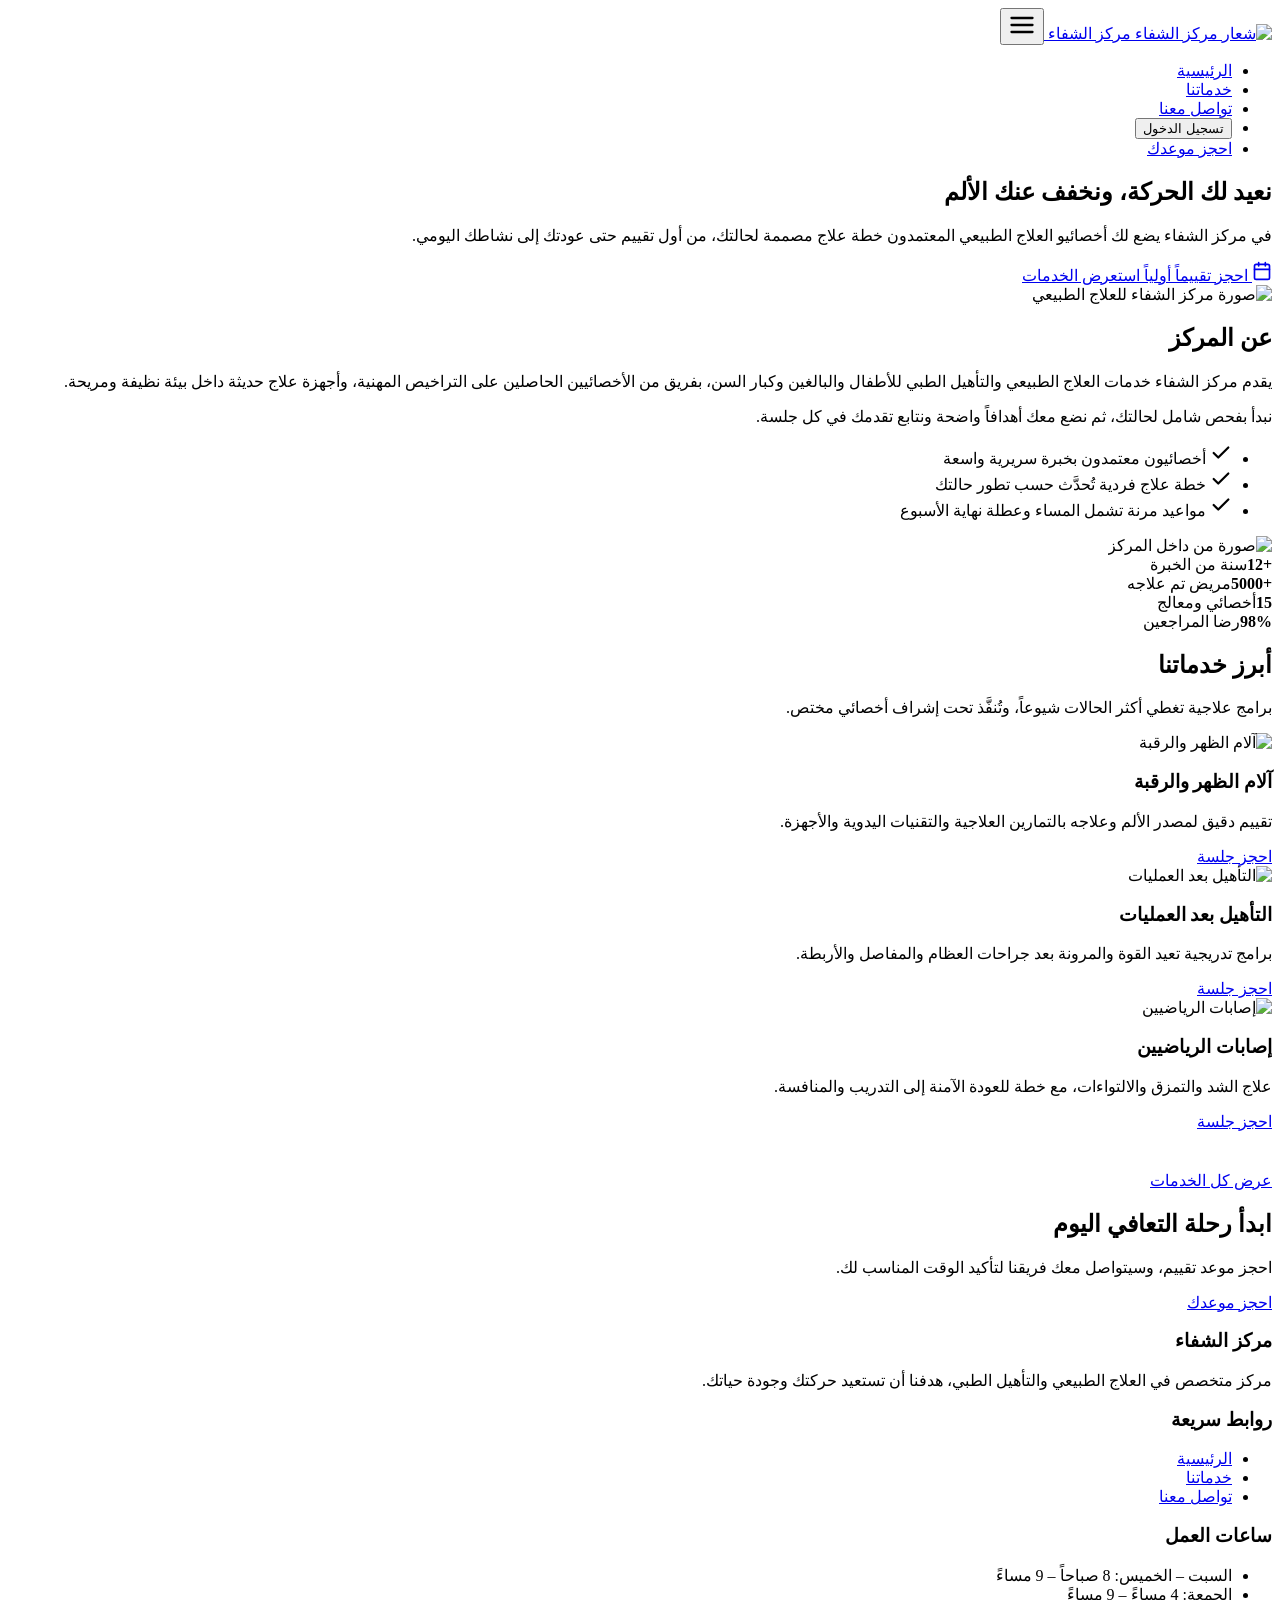
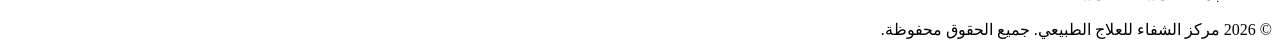
==== html/index.html @ 2ab2397e "Add files via upload" ====
<!DOCTYPE html>
<html lang="ar" dir="rtl">
<head>
  <meta charset="UTF-8">
  <meta name="viewport" content="width=device-width, initial-scale=1">
  <title>مركز الشفاء للعلاج الطبيعي والتأهيل الطبي</title>
  <meta name="description" content="مركز الشفاء للعلاج الطبيعي والتأهيل الطبي: أخصائيون معتمدون، أجهزة حديثة، وخطط علاج مصممة لحالتك.">
  <link rel="stylesheet" href="style.css">
</head>
<body>

  <header class="site-header">
    <div class="container nav">
      <a class="logo" href="index.html">
        <img src="images/logo.png" alt="شعار مركز الشفاء" width="40" height="40">
        <span>مركز الشفاء</span>
      </a>
      <button class="nav-toggle" aria-expanded="false" aria-controls="nav-menu" aria-label="فتح القائمة">
        <svg width="28" height="28" viewBox="0 0 24 24" fill="none" stroke="currentColor" stroke-width="2" stroke-linecap="round" aria-hidden="true"><path d="M3 6h18M3 12h18M3 18h18"/></svg>
      </button>
      <ul class="nav-menu" id="nav-menu">
        <li><a href="index.html">الرئيسية</a></li>
        <li><a href="services.html">خدماتنا</a></li>
        <li><a href="contact.html">تواصل معنا</a></li>
        <li><button type="button" class="btn-login" id="auth-btn">تسجيل الدخول</button></li>
        <li><a class="nav-cta" href="contact.html#booking" data-auth>احجز موعدك</a></li>
      </ul>
    </div>
  </header>

  <main>
    <section class="hero">
      <div class="container hero-grid">
        <div class="hero-text">
          <h1>نعيد لك الحركة، ونخفف عنك الألم</h1>
          <p>في مركز الشفاء يضع لك أخصائيو العلاج الطبيعي المعتمدون خطة علاج مصممة لحالتك، من أول تقييم حتى عودتك إلى نشاطك اليومي.</p>
          <div class="hero-actions">
            <a class="btn btn-primary" href="contact.html#booking" data-auth>
              <svg width="20" height="20" viewBox="0 0 24 24" fill="none" stroke="currentColor" stroke-width="2" stroke-linecap="round" stroke-linejoin="round" aria-hidden="true"><rect x="3" y="4" width="18" height="18" rx="2"/><path d="M16 2v4M8 2v4M3 10h18"/></svg>
              احجز تقييماً أولياً
            </a>
            <a class="btn btn-outline" href="services.html">استعرض الخدمات</a>
          </div>
        </div>
        <div class="hero-visual">
          <img src="images/hero-clinic.jpg" alt="صورة مركز الشفاء للعلاج الطبيعي" width="420" height="420">
        </div>
      </div>
    </section>

    <section class="section" id="about">
      <div class="container about-grid">
        <div>
          <h2>عن المركز</h2>
          <p>يقدم مركز الشفاء خدمات العلاج الطبيعي والتأهيل الطبي للأطفال والبالغين وكبار السن، بفريق من الأخصائيين الحاصلين على التراخيص المهنية، وأجهزة علاج حديثة داخل بيئة نظيفة ومريحة.</p>
          <p>نبدأ بفحص شامل لحالتك، ثم نضع معك أهدافاً واضحة ونتابع تقدمك في كل جلسة.</p>
          <ul class="check-list">
            <li>
              <svg width="22" height="22" viewBox="0 0 24 24" fill="none" stroke="currentColor" stroke-width="2.4" stroke-linecap="round" stroke-linejoin="round" aria-hidden="true"><path d="M20 6 9 17l-5-5"/></svg>
              <span>أخصائيون معتمدون بخبرة سريرية واسعة</span>
            </li>
            <li>
              <svg width="22" height="22" viewBox="0 0 24 24" fill="none" stroke="currentColor" stroke-width="2.4" stroke-linecap="round" stroke-linejoin="round" aria-hidden="true"><path d="M20 6 9 17l-5-5"/></svg>
              <span>خطة علاج فردية تُحدَّث حسب تطور حالتك</span>
            </li>
            <li>
              <svg width="22" height="22" viewBox="0 0 24 24" fill="none" stroke="currentColor" stroke-width="2.4" stroke-linecap="round" stroke-linejoin="round" aria-hidden="true"><path d="M20 6 9 17l-5-5"/></svg>
              <span>مواعيد مرنة تشمل المساء وعطلة نهاية الأسبوع</span>
            </li>
          </ul>
        </div>
        <div>
          <div class="about-media"><img src="images/about-center.jpg" alt="صورة من داخل المركز" loading="lazy" width="640" height="400"></div>
        <div class="stats">
          <div class="stat"><strong>+12</strong><span>سنة من الخبرة</span></div>
          <div class="stat"><strong>+5000</strong><span>مريض تم علاجه</span></div>
          <div class="stat"><strong>15</strong><span>أخصائي ومعالج</span></div>
          <div class="stat"><strong>98%</strong><span>رضا المراجعين</span></div>
        </div>
        </div>
      </div>
    </section>

    <section class="section section-alt">
      <div class="container">
        <div class="section-head">
          <h2>أبرز خدماتنا</h2>
          <p>برامج علاجية تغطي أكثر الحالات شيوعاً، وتُنفَّذ تحت إشراف أخصائي مختص.</p>
        </div>
        <div class="grid grid-3">
          <article class="card">
            <div class="card-media"><img src="images/service-1.jpg" alt="آلام الظهر والرقبة" loading="lazy" width="600" height="375"></div>
            <h3>آلام الظهر والرقبة</h3>
            <p>تقييم دقيق لمصدر الألم وعلاجه بالتمارين العلاجية والتقنيات اليدوية والأجهزة.</p>
          <a class="btn btn-outline card-btn" href="contact.html#booking" data-auth data-service="آلام الظهر والرقبة">احجز جلسة</a>
          </article>
          <article class="card">
            <div class="card-media"><img src="images/service-2.jpg" alt="التأهيل بعد العمليات" loading="lazy" width="600" height="375"></div>
            <h3>التأهيل بعد العمليات</h3>
            <p>برامج تدريجية تعيد القوة والمرونة بعد جراحات العظام والمفاصل والأربطة.</p>
          <a class="btn btn-outline card-btn" href="contact.html#booking" data-auth data-service="التأهيل بعد العمليات">احجز جلسة</a>
          </article>
          <article class="card">
            <div class="card-media"><img src="images/service-3.jpg" alt="إصابات الرياضيين" loading="lazy" width="600" height="375"></div>
            <h3>إصابات الرياضيين</h3>
            <p>علاج الشد والتمزق والالتواءات، مع خطة للعودة الآمنة إلى التدريب والمنافسة.</p>
          <a class="btn btn-outline card-btn" href="contact.html#booking" data-auth data-service="إصابات الملاعب">احجز جلسة</a>
          </article>
        </div>
        <div class="section-head" style="margin: 2.5rem auto 0;">
          <a class="btn btn-outline" href="services.html">عرض كل الخدمات</a>
        </div>
      </div>
    </section>

    <section class="cta-band">
      <div class="container">
        <h2>ابدأ رحلة التعافي اليوم</h2>
        <p>احجز موعد تقييم، وسيتواصل معك فريقنا لتأكيد الوقت المناسب لك.</p>
        <a class="btn btn-primary" href="contact.html#booking" data-auth>احجز موعدك</a>
      </div>
    </section>
  </main>

  <footer class="site-footer">
    <div class="container">
      <div class="footer-grid">
        <div>
          <h3>مركز الشفاء</h3>
          <p>مركز متخصص في العلاج الطبيعي والتأهيل الطبي، هدفنا أن تستعيد حركتك وجودة حياتك.</p>
        </div>
        <div>
          <h3>روابط سريعة</h3>
          <ul>
            <li><a href="index.html">الرئيسية</a></li>
            <li><a href="services.html">خدماتنا</a></li>
            <li><a href="contact.html">تواصل معنا</a></li>
          </ul>
        </div>
        <div>
          <h3>ساعات العمل</h3>
          <ul>
            <li>السبت – الخميس: 8 صباحاً – 9 مساءً</li>
            <li>الجمعة: 4 مساءً – 9 مساءً</li>
          </ul>
        </div>
      </div>
      <p class="footer-bottom">© <span id="year">2026</span> مركز الشفاء للعلاج الطبيعي. جميع الحقوق محفوظة.</p>
    </div>
  </footer>

  <script src="script.js"></script>
</body>
</html>
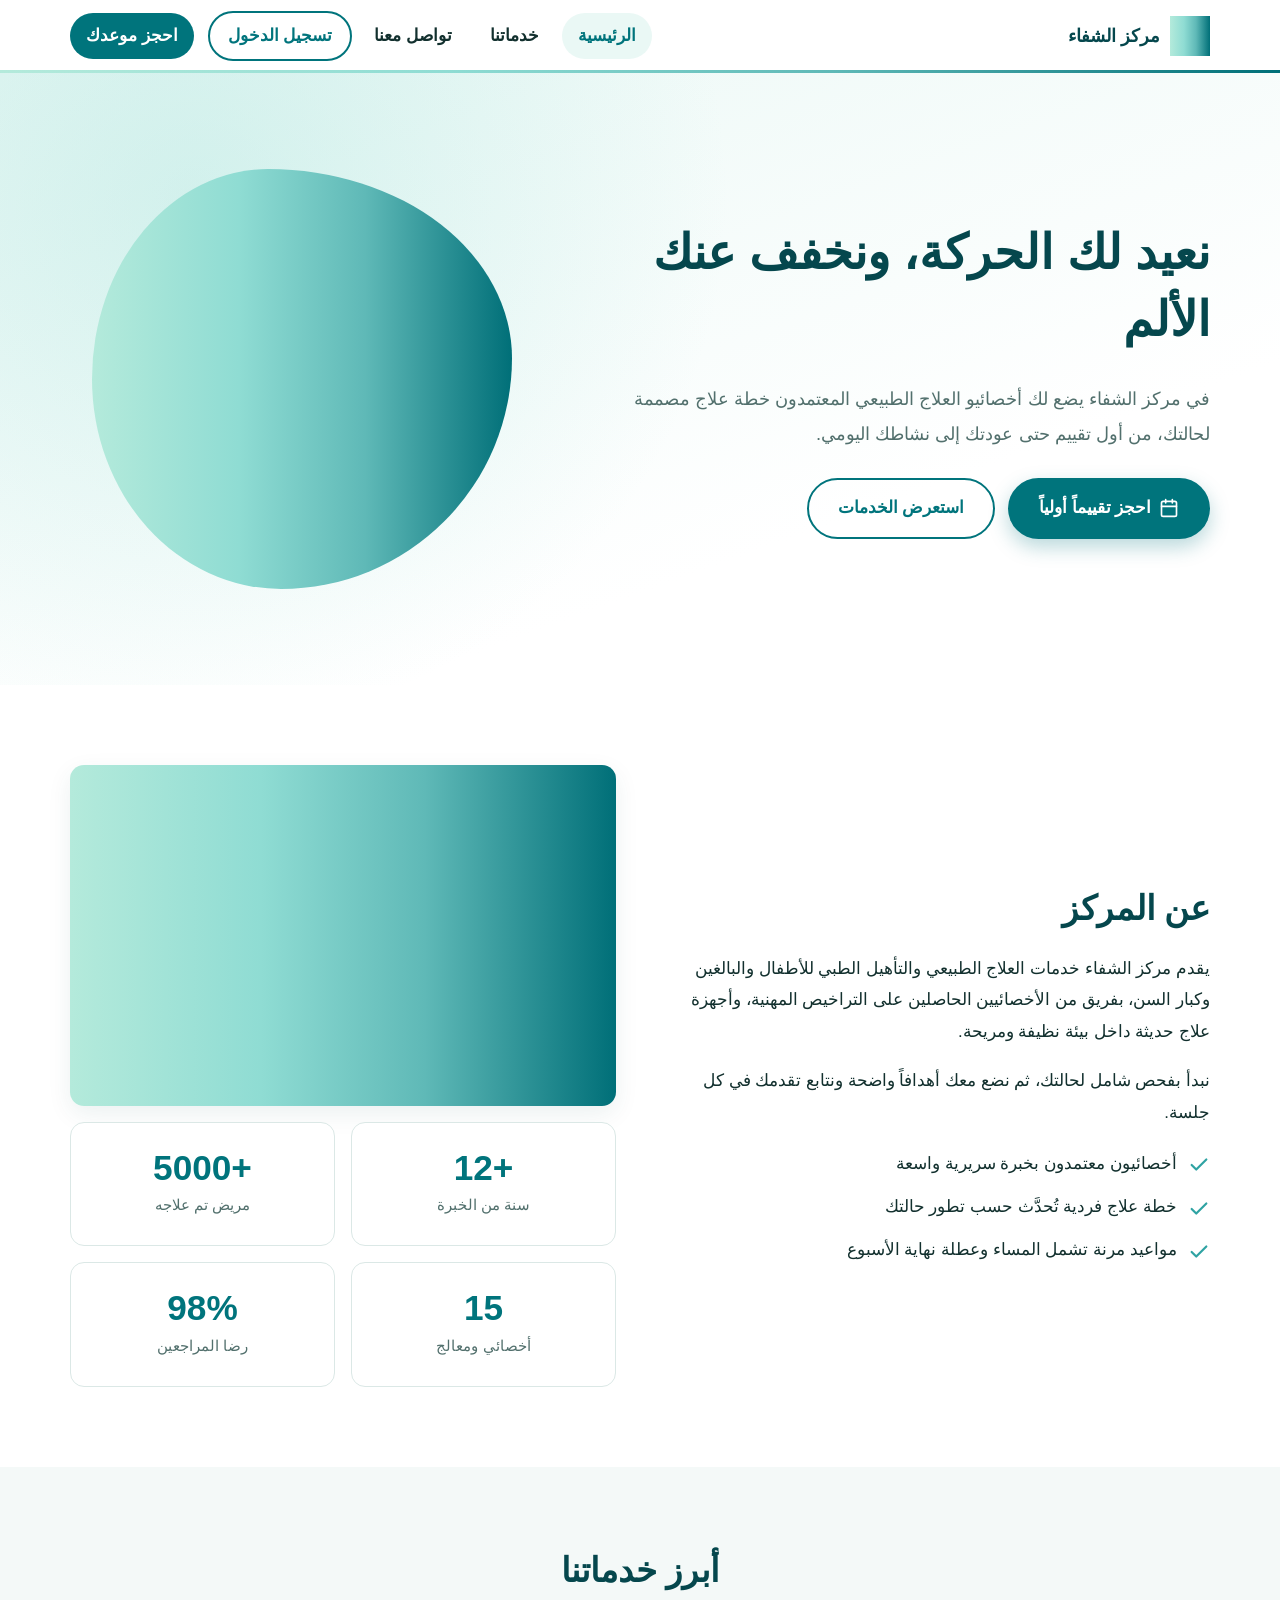
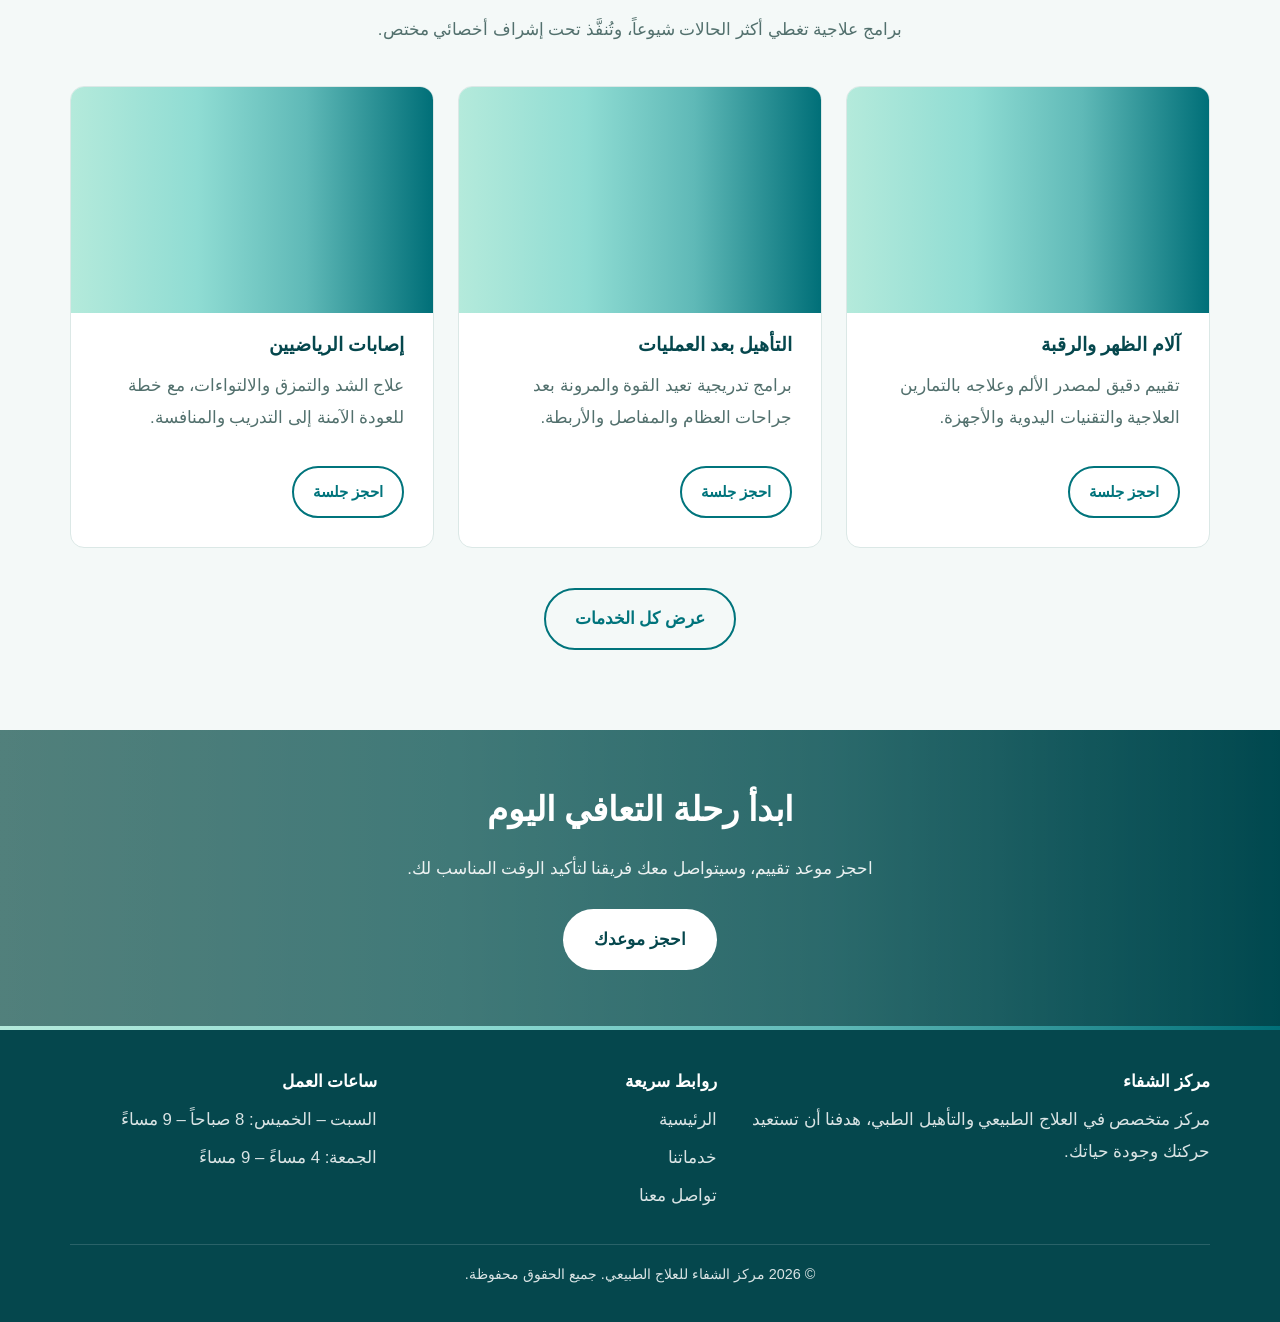
==== commit 13c0747c: "Update index.html" ====
--- a/html/index.html
+++ b/html/index.html
@@ -5,7 +5,7 @@
   <meta name="viewport" content="width=device-width, initial-scale=1">
   <title>مركز الشفاء للعلاج الطبيعي والتأهيل الطبي</title>
   <meta name="description" content="مركز الشفاء للعلاج الطبيعي والتأهيل الطبي: أخصائيون معتمدون، أجهزة حديثة، وخطط علاج مصممة لحالتك.">
-  <link rel="stylesheet" href="style.css">
+  <link rel="stylesheet" href="/Css/style.css">
 </head>
 <body>
 
@@ -149,6 +149,6 @@
     </div>
   </footer>
 
-  <script src="script.js"></script>
+  <script src="/Js/script.js"></script>
 </body>
 </html>
--- a/Css/style.css
+++ b/Css/style.css
@@ -0,0 +1,321 @@
+:root {
+  --white: #ffffff;
+  --brand-900: #05474d;
+  --brand-700: #00747c;
+  --brand-600: #2fa3a3;
+  --brand-100: #cdeee9;
+  --brand-50: #eaf8f5;
+  --gray-50: #f4f9f8;
+  --gray-200: #dbe8e6;
+  --text: #12302e;
+  --muted: #52706d;
+  --danger: #c0392b;
+  --mint: #b4eadb;
+  --teal-mid: #8fdcd3;
+  --gradient: linear-gradient(to left, #006f78 0%, #5fb9b7 35%, #8fdcd3 65%, #b4eadb 100%);
+  --gradient-dark: linear-gradient(rgba(0, 40, 45, 0.55), rgba(0, 40, 45, 0.55)), linear-gradient(to left, #006f78 0%, #5fb9b7 35%, #8fdcd3 65%, #b4eadb 100%);
+  --radius: 14px;
+  --shadow: 0 8px 24px rgba(5, 71, 77, 0.08);
+  --font: "Segoe UI", "Noto Naskh Arabic", "Noto Sans Arabic", Tahoma, Arial, sans-serif;
+  --header-h: 72px;
+}
+
+*, *::before, *::after { box-sizing: border-box; }
+
+html { scroll-behavior: smooth; scroll-padding-top: calc(var(--header-h) + 12px); }
+
+body {
+  margin: 0;
+  font-family: var(--font);
+  font-size: 1.05rem;
+  line-height: 1.9;
+  color: var(--text);
+  background: var(--white);
+  -webkit-font-smoothing: antialiased;
+}
+
+img, svg { max-width: 100%; display: block; }
+a { color: var(--brand-700); text-decoration: none; transition: color 0.25s; }
+a:hover { color: var(--brand-900); }
+h1, h2, h3 { line-height: 1.4; margin: 0 0 0.6em; color: var(--brand-900); }
+h1 { font-size: clamp(1.9rem, 4.5vw, 3rem); }
+h2 { font-size: clamp(1.5rem, 3vw, 2.1rem); }
+h3 { font-size: 1.2rem; }
+p { margin: 0 0 1em; }
+
+:focus-visible { outline: 3px solid var(--brand-600); outline-offset: 3px; border-radius: 6px; }
+
+.container { width: min(1140px, 100% - 2.5rem); margin-inline: auto; }
+
+.site-header {
+  position: sticky; top: 0; z-index: 100;
+  background: var(--white);
+  border-bottom: 1px solid var(--gray-200);
+  transition: box-shadow 0.3s;
+}
+.site-header::after { content: ""; position: absolute; inset-inline: 0; bottom: -1px; height: 3px; background: var(--gradient); }
+.site-header.scrolled { box-shadow: 0 4px 18px rgba(5, 71, 77, 0.1); }
+.nav { display: flex; align-items: center; justify-content: space-between; height: var(--header-h); gap: 1rem; }
+.logo { display: flex; align-items: center; gap: 0.6rem; font-weight: 700; font-size: 1.15rem; color: var(--brand-900); }
+.logo svg { width: 34px; height: 34px; color: var(--brand-600); }
+.nav-menu { display: flex; align-items: center; gap: 0.4rem; list-style: none; margin: 0; padding: 0; }
+.nav-menu a { display: block; padding: 0.45rem 1rem; border-radius: 999px; color: var(--text); font-weight: 600; transition: background 0.25s, color 0.25s; }
+.nav-menu a:hover, .nav-menu a.active { background: var(--brand-50); color: var(--brand-700); }
+.nav-menu a.nav-cta { background: var(--brand-700); color: var(--white); margin-inline-start: 0.5rem; }
+.nav-menu a.nav-cta:hover { background: var(--brand-900); }
+.nav-toggle { display: none; background: none; border: 0; padding: 0.5rem; cursor: pointer; color: var(--brand-900); }
+.nav-toggle svg { width: 28px; height: 28px; }
+
+.btn {
+  display: inline-flex; align-items: center; justify-content: center; gap: 0.5rem;
+  padding: 0.8rem 1.8rem; border-radius: 999px; border: 2px solid transparent;
+  font: inherit; font-weight: 700; cursor: pointer;
+  transition: transform 0.25s, background 0.25s, color 0.25s, box-shadow 0.25s;
+}
+.btn svg { width: 20px; height: 20px; }
+.btn:hover { transform: translateY(-3px); }
+.btn-primary { background: var(--brand-700); color: var(--white); box-shadow: 0 8px 20px rgba(0, 116, 124, 0.28); }
+.btn-primary:hover { background: var(--brand-900); color: var(--white); }
+.btn-outline { border-color: var(--brand-700); color: var(--brand-700); background: transparent; }
+.btn-outline:hover { background: var(--brand-700); color: var(--white); }
+
+.hero { background: radial-gradient(circle at 15% 20%, rgba(143, 220, 211, 0.3), transparent 45%), linear-gradient(160deg, var(--brand-50) 0%, var(--white) 70%); padding-block: clamp(3rem, 8vw, 6rem); overflow: hidden; }
+.hero-grid { display: grid; grid-template-columns: 1.15fr 0.85fr; align-items: center; gap: 3rem; }
+.hero-text p { font-size: 1.15rem; color: var(--muted); max-width: 34em; }
+.hero-actions { display: flex; flex-wrap: wrap; gap: 0.8rem; margin-top: 1.6rem; }
+.hero-visual {
+  aspect-ratio: 1; max-width: 420px; margin-inline: auto; width: 100%;
+  display: grid; place-items: center; border-radius: 42% 58% 55% 45% / 50% 45% 55% 50%;
+  background: var(--gradient);
+  animation: float 7s ease-in-out infinite;
+}
+.hero-visual svg { width: 52%; height: 52%; color: var(--brand-900); }
+@keyframes float { 0%, 100% { transform: translateY(0); } 50% { transform: translateY(-14px); } }
+
+.section { padding-block: clamp(3rem, 7vw, 5rem); }
+.section-alt { background: var(--gray-50); }
+.section-head { max-width: 640px; margin: 0 auto 2.5rem; text-align: center; }
+.section-head p { color: var(--muted); }
+.page-banner { background: var(--gradient-dark); color: var(--white); padding-block: 3rem; text-align: center; }
+.page-banner h1 { color: var(--white); margin-bottom: 0.3em; }
+.page-banner p { margin: 0 auto; max-width: 560px; opacity: 0.92; }
+
+.about-grid { display: grid; grid-template-columns: 1fr 1fr; gap: 3rem; align-items: center; }
+.check-list { list-style: none; padding: 0; margin: 1.2rem 0 0; display: grid; gap: 0.7rem; }
+.check-list li { display: flex; align-items: flex-start; gap: 0.7rem; }
+.check-list svg { width: 22px; height: 22px; flex: none; margin-top: 0.4rem; color: var(--brand-600); }
+.stats { display: grid; grid-template-columns: repeat(2, 1fr); gap: 1rem; }
+.stat { background: var(--white); border: 1px solid var(--gray-200); border-radius: var(--radius); padding: 1.5rem; text-align: center; }
+.stat strong { display: block; font-size: 2.2rem; color: var(--brand-700); line-height: 1.2; }
+.stat span { color: var(--muted); font-size: 0.95rem; }
+
+.grid { display: grid; gap: 1.5rem; }
+.grid-3 { grid-template-columns: repeat(3, 1fr); }
+.card {
+  background: var(--white); border: 1px solid var(--gray-200); border-radius: var(--radius);
+  padding: 1.8rem; transition: transform 0.3s, box-shadow 0.3s, border-color 0.3s;
+}
+.card:hover { transform: translateY(-6px); box-shadow: var(--shadow); border-color: var(--brand-600); }
+.card-icon { width: 58px; height: 58px; border-radius: 16px; display: grid; place-items: center; background: var(--brand-50); color: var(--brand-700); margin-bottom: 1rem; transition: background 0.3s, color 0.3s; }
+.card:hover .card-icon { background: var(--brand-700); color: var(--white); }
+.card-icon svg { width: 30px; height: 30px; }
+.card p { color: var(--muted); margin: 0; }
+.card-meta { display: flex; justify-content: space-between; margin-top: 1rem; padding-top: 0.9rem; border-top: 1px dashed var(--gray-200); font-size: 0.92rem; color: var(--brand-700); font-weight: 600; }
+
+.cta-band { background: var(--gradient-dark); color: var(--white); text-align: center; padding-block: 3.5rem; }
+.cta-band h2 { color: var(--white); }
+.cta-band p { opacity: 0.9; margin-bottom: 1.5rem; }
+.cta-band .btn-primary { background: var(--white); color: var(--brand-900); box-shadow: none; }
+.cta-band .btn-primary:hover { background: var(--brand-100); }
+
+.contact-grid { display: grid; grid-template-columns: 1.3fr 0.7fr; gap: 2.5rem; align-items: start; }
+.contact-form { background: var(--white); border: 1px solid var(--gray-200); border-radius: var(--radius); padding: 2rem; box-shadow: var(--shadow); }
+.form-row { display: grid; grid-template-columns: 1fr 1fr; gap: 1rem; }
+.form-group { margin-bottom: 1.1rem; }
+.form-group label { display: block; font-weight: 700; margin-bottom: 0.35rem; font-size: 0.98rem; }
+.form-group input, .form-group select, .form-group textarea {
+  width: 100%; padding: 0.75rem 1rem; font: inherit; color: var(--text);
+  background: var(--gray-50); border: 2px solid var(--gray-200); border-radius: 10px;
+  transition: border-color 0.25s, background 0.25s, box-shadow 0.25s;
+}
+.form-group textarea { min-height: 130px; resize: vertical; }
+.form-group input:focus, .form-group select:focus, .form-group textarea:focus { outline: none; background: var(--white); border-color: var(--brand-600); box-shadow: 0 0 0 4px var(--brand-100); }
+.form-group.invalid input, .form-group.invalid select, .form-group.invalid textarea { border-color: var(--danger); background: #fdf3f2; }
+.form-error { display: none; color: var(--danger); font-size: 0.88rem; margin-top: 0.3rem; }
+.form-group.invalid .form-error { display: block; }
+.form-success { display: none; background: var(--brand-50); border: 1px solid var(--brand-600); color: var(--brand-900); border-radius: 10px; padding: 1rem 1.2rem; margin-top: 1rem; font-weight: 600; }
+.form-success.show { display: block; }
+.info-card { background: var(--brand-50); border-radius: var(--radius); padding: 1.8rem; }
+.info-list { list-style: none; margin: 1rem 0 0; padding: 0; display: grid; gap: 1.1rem; }
+.info-list li { display: flex; gap: 0.9rem; align-items: flex-start; }
+.info-list svg { width: 26px; height: 26px; flex: none; color: var(--brand-700); margin-top: 0.3rem; }
+.info-list strong { display: block; color: var(--brand-900); }
+.info-list span { color: var(--muted); }
+
+.site-footer { border-top: 4px solid transparent; border-image: var(--gradient) 1; background: var(--brand-900); color: rgba(255, 255, 255, 0.85); padding-block: 2.5rem 1.2rem; }
+.footer-grid { display: grid; grid-template-columns: 1.5fr 1fr 1fr; gap: 2rem; }
+.site-footer h3 { color: var(--white); font-size: 1.05rem; }
+.site-footer a { color: rgba(255, 255, 255, 0.85); }
+.site-footer a:hover { color: var(--white); }
+.site-footer ul { list-style: none; margin: 0; padding: 0; display: grid; gap: 0.4rem; }
+.footer-bottom { margin-top: 2rem; padding-top: 1rem; border-top: 1px solid rgba(255, 255, 255, 0.15); text-align: center; font-size: 0.9rem; }
+
+@media (max-width: 992px) {
+  .grid-3 { grid-template-columns: repeat(2, 1fr); }
+  .hero-grid, .about-grid, .contact-grid { grid-template-columns: 1fr; }
+  .hero-visual { max-width: 320px; order: -1; }
+  .footer-grid { grid-template-columns: 1fr 1fr; }
+}
+
+@media (max-width: 768px) {
+  .nav-toggle { display: block; }
+  .nav-menu {
+    position: absolute; top: var(--header-h); inset-inline: 0; flex-direction: column; align-items: stretch;
+    background: var(--white); border-bottom: 1px solid var(--gray-200); padding: 0.8rem 1.25rem 1.2rem;
+    box-shadow: 0 14px 24px rgba(5, 71, 77, 0.1);
+    opacity: 0; visibility: hidden; transform: translateY(-10px);
+    transition: opacity 0.25s, transform 0.25s, visibility 0.25s;
+  }
+  .nav-menu.open { opacity: 1; visibility: visible; transform: translateY(0); }
+  .nav-menu a { padding: 0.8rem 1rem; border-radius: 10px; }
+  .nav-menu a.nav-cta { margin: 0.4rem 0 0; text-align: center; }
+  .grid-3, .form-row, .footer-grid { grid-template-columns: 1fr; }
+  .contact-form { padding: 1.3rem; }
+  .hero-actions .btn { flex: 1 1 100%; }
+}
+
+@media (prefers-reduced-motion: reduce) {
+  html { scroll-behavior: auto; }
+  *, *::before, *::after { animation: none !important; transition: none !important; }
+}
+
+.logo img { width: 40px; height: 40px; object-fit: contain; }
+.hero-visual { overflow: hidden; }
+.hero-visual img { width: 100%; height: 100%; object-fit: cover; }
+.about-media { aspect-ratio: 16 / 10; border-radius: var(--radius); overflow: hidden; margin-bottom: 1rem; box-shadow: var(--shadow); }
+.about-media img { width: 100%; height: 100%; object-fit: cover; }
+.card { overflow: hidden; display: flex; flex-direction: column; }
+.card-media { margin: -1.8rem -1.8rem 1.2rem; aspect-ratio: 16 / 10; overflow: hidden; background: var(--brand-50); }
+.card-media img { width: 100%; height: 100%; object-fit: cover; transition: transform 0.5s; }
+.card:hover .card-media img { transform: scale(1.06); }
+.card-btn { margin-top: 1.1rem; padding: 0.6rem 1.2rem; font-size: 0.95rem; align-self: flex-start; }
+.card .card-meta { margin-top: auto; padding-top: 0.9rem; }
+.card p { margin-bottom: 0.9rem; }
+.img-missing { background: var(--gradient); }
+
+.btn-login {
+  font: inherit; font-weight: 700; cursor: pointer; padding: 0.45rem 1.1rem; border-radius: 999px;
+  border: 2px solid var(--brand-700); background: transparent; color: var(--brand-700);
+  transition: background 0.25s, color 0.25s;
+}
+.btn-login:hover { background: var(--brand-700); color: var(--white); }
+
+.auth-page { min-height: 100vh; display: grid; place-items: center; padding: 2rem 1rem; background: var(--gradient); }
+@keyframes auth-in { from { opacity: 0; transform: translateY(28px) scale(0.98); } to { opacity: 1; transform: none; } }
+.auth-modal {
+  position: relative; width: min(940px, 100%); overflow: hidden;
+  display: grid; grid-template-columns: 0.9fr 1.1fr; background: var(--white); border-radius: 22px;
+  box-shadow: 0 30px 80px rgba(0, 30, 35, 0.35);
+  animation: auth-in 0.6s cubic-bezier(0.2, 0.8, 0.2, 1) both;
+}
+.auth-close {
+  position: absolute; top: 14px; inset-inline-start: 14px; z-index: 3; width: 38px; height: 38px;
+  display: grid; place-items: center; border: 0; border-radius: 50%; cursor: pointer;
+  background: var(--gray-50); color: var(--brand-900); transition: background 0.25s, transform 0.25s;
+}
+.auth-close:hover { background: var(--brand-100); transform: rotate(90deg); }
+.auth-close svg { width: 18px; height: 18px; }
+.auth-side { position: relative; min-height: 520px; display: flex; align-items: flex-end; color: var(--white); background: var(--gradient-dark); }
+.auth-side > img { position: absolute; inset: 0; width: 100%; height: 100%; object-fit: cover; }
+.auth-side::after { content: ""; position: absolute; inset: 0; background: linear-gradient(to top, rgba(0, 40, 45, 0.85), rgba(0, 40, 45, 0.15) 70%); }
+.auth-side-text { position: relative; z-index: 1; padding: 2rem; }
+.auth-side-text .auth-logo { width: 52px; height: 52px; object-fit: contain; margin-bottom: 1rem; background: var(--white); border-radius: 14px; padding: 6px; }
+.auth-side-text h2 { color: var(--white); font-size: 1.6rem; }
+.auth-side-text p { margin: 0; opacity: 0.92; }
+.auth-main { padding: 2.8rem 2.4rem 2rem; display: grid; align-items: center; }
+.auth-views { display: grid; }
+.auth-view { grid-area: 1 / 1; opacity: 0; visibility: hidden; transform: translateX(44px); transition: opacity 0.4s, transform 0.45s cubic-bezier(0.2, 0.8, 0.2, 1), visibility 0.4s; }
+.auth-view[data-name="register"] { transform: translateX(-44px); }
+.auth-view.is-active { opacity: 1; visibility: visible; transform: none; }
+.auth-view h2 { margin-bottom: 0.2em; }
+.auth-sub { color: var(--muted); margin-bottom: 1.5rem; }
+.auth-view .form-group { margin-bottom: 0.95rem; }
+.pw-wrap { position: relative; }
+.pw-wrap input { padding-inline-end: 3rem; }
+.pw-toggle { position: absolute; top: 50%; inset-inline-end: 0.6rem; transform: translateY(-50%); border: 0; background: none; cursor: pointer; padding: 0.4rem; color: var(--muted); }
+.pw-toggle:hover { color: var(--brand-700); }
+.pw-toggle svg { width: 20px; height: 20px; }
+.btn-block { width: 100%; }
+.auth-divider { display: flex; align-items: center; gap: 0.8rem; margin: 1.3rem 0 0.9rem; color: var(--muted); font-size: 0.92rem; }
+.auth-divider::before, .auth-divider::after { content: ""; flex: 1; height: 1px; background: var(--gray-200); }
+.auth-alert { display: none; background: #fdf3f2; border: 1px solid var(--danger); color: var(--danger); border-radius: 10px; padding: 0.6rem 0.9rem; margin-bottom: 1rem; font-size: 0.92rem; }
+.auth-alert.show { display: block; }
+.reg-progress { display: flex; align-items: center; gap: 0.6rem; margin-bottom: 1.3rem; font-size: 0.9rem; color: var(--muted); }
+.reg-bar { flex: 1; height: 6px; background: var(--gray-200); border-radius: 99px; overflow: hidden; }
+.reg-bar span { display: block; height: 100%; width: 50%; background: var(--gradient); border-radius: 99px; transition: width 0.45s; }
+.reg-bar.step2 span { width: 100%; }
+.reg-steps { display: grid; }
+.reg-step { grid-area: 1 / 1; opacity: 0; visibility: hidden; transform: translateX(-34px); transition: opacity 0.35s, transform 0.4s, visibility 0.35s; }
+.reg-step[data-step="1"] { transform: translateX(34px); }
+.reg-step.is-active { opacity: 1; visibility: visible; transform: none; }
+.reg-actions { display: flex; gap: 0.7rem; margin-top: 0.4rem; }
+.reg-actions .btn { flex: 1; }
+.reg-actions .btn-back { flex: 0 0 auto; }
+.auth-toast {
+  position: fixed; bottom: 24px; inset-inline: 0; margin-inline: auto; width: max-content; max-width: calc(100% - 2rem); z-index: 1100;
+  background: var(--brand-900); color: var(--white); padding: 0.8rem 1.5rem; border-radius: 999px; font-weight: 600;
+  box-shadow: 0 12px 30px rgba(0, 40, 45, 0.3); opacity: 0; transform: translateY(20px); pointer-events: none; transition: opacity 0.35s, transform 0.35s;
+}
+.auth-toast.show { opacity: 1; transform: none; }
+
+@media (max-width: 768px) {
+  .nav-menu .btn-login { width: 100%; padding: 0.8rem 1rem; }
+  .auth-page { padding: 0; align-items: stretch; }
+  .auth-modal { grid-template-columns: 1fr; border-radius: 0; min-height: 100vh; }
+  .auth-side { display: none; }
+  .auth-main { padding: 3.2rem 1.4rem 1.6rem; }
+}
+
+@media (min-width: 769px) {
+  .auth-page { height: 100vh; height: 100dvh; padding: 1rem; overflow: hidden; }
+  .auth-modal { max-height: calc(100dvh - 2rem); }
+  .auth-side { min-height: 0; }
+  .auth-main { padding: 1.4rem 2.2rem; overflow-y: auto; align-items: start; }
+  .auth-views { margin-block: auto; }
+}
+.auth-view h2 { font-size: 1.55rem; }
+.auth-sub { margin-bottom: 1rem; font-size: 0.95rem; }
+.auth-view .form-group { margin-bottom: 0.7rem; }
+.auth-view .form-group label { margin-bottom: 0.2rem; font-size: 0.92rem; }
+.auth-view .form-group input, .auth-view .form-group select, .auth-view .form-group textarea { padding: 0.55rem 0.9rem; font-size: 0.97rem; }
+.auth-view .pw-wrap input { padding-inline-end: 2.8rem; }
+.auth-view .form-group textarea { min-height: 56px; }
+.auth-view .form-row { gap: 0.7rem; }
+.auth-view .btn { padding: 0.65rem 1.4rem; }
+.auth-divider { margin: 0.9rem 0 0.6rem; }
+.reg-progress { margin-bottom: 0.9rem; }
+@media (min-width: 769px) {
+  .auth-modal { grid-template-rows: minmax(0, 1fr); }
+  .auth-main { min-height: 0; }
+}
+@media (min-width: 769px) {
+  .auth-main { padding: 1.1rem 2.2rem; }
+}
+.auth-sub { margin-bottom: 0.8rem; }
+.auth-divider { margin: 0.7rem 0 0.5rem; }
+.reg-progress { margin-bottom: 0.7rem; }
+.auth-view .form-group input, .auth-view .form-group select { height: 2.7rem; line-height: 1.5; }
+@media (min-width: 769px) and (max-height: 680px) {
+  .auth-page { padding: 0.5rem; }
+  .auth-modal { max-height: calc(100dvh - 1rem); }
+  .auth-sub { display: none; }
+  .auth-view h2 { font-size: 1.3rem; margin-bottom: 0.6rem; }
+  .auth-view .form-group { margin-bottom: 0.5rem; }
+  .auth-view .form-group input, .auth-view .form-group select { height: 2.4rem; }
+  .auth-view .btn { padding: 0.5rem 1.2rem; }
+  .auth-divider { margin: 0.5rem 0 0.4rem; }
+  .reg-progress { margin-bottom: 0.5rem; }
+  .auth-main { padding: 0.8rem 2rem; }
+  .auth-side-text { padding: 1.2rem; }
+  .auth-side-text p { display: none; }
+}
